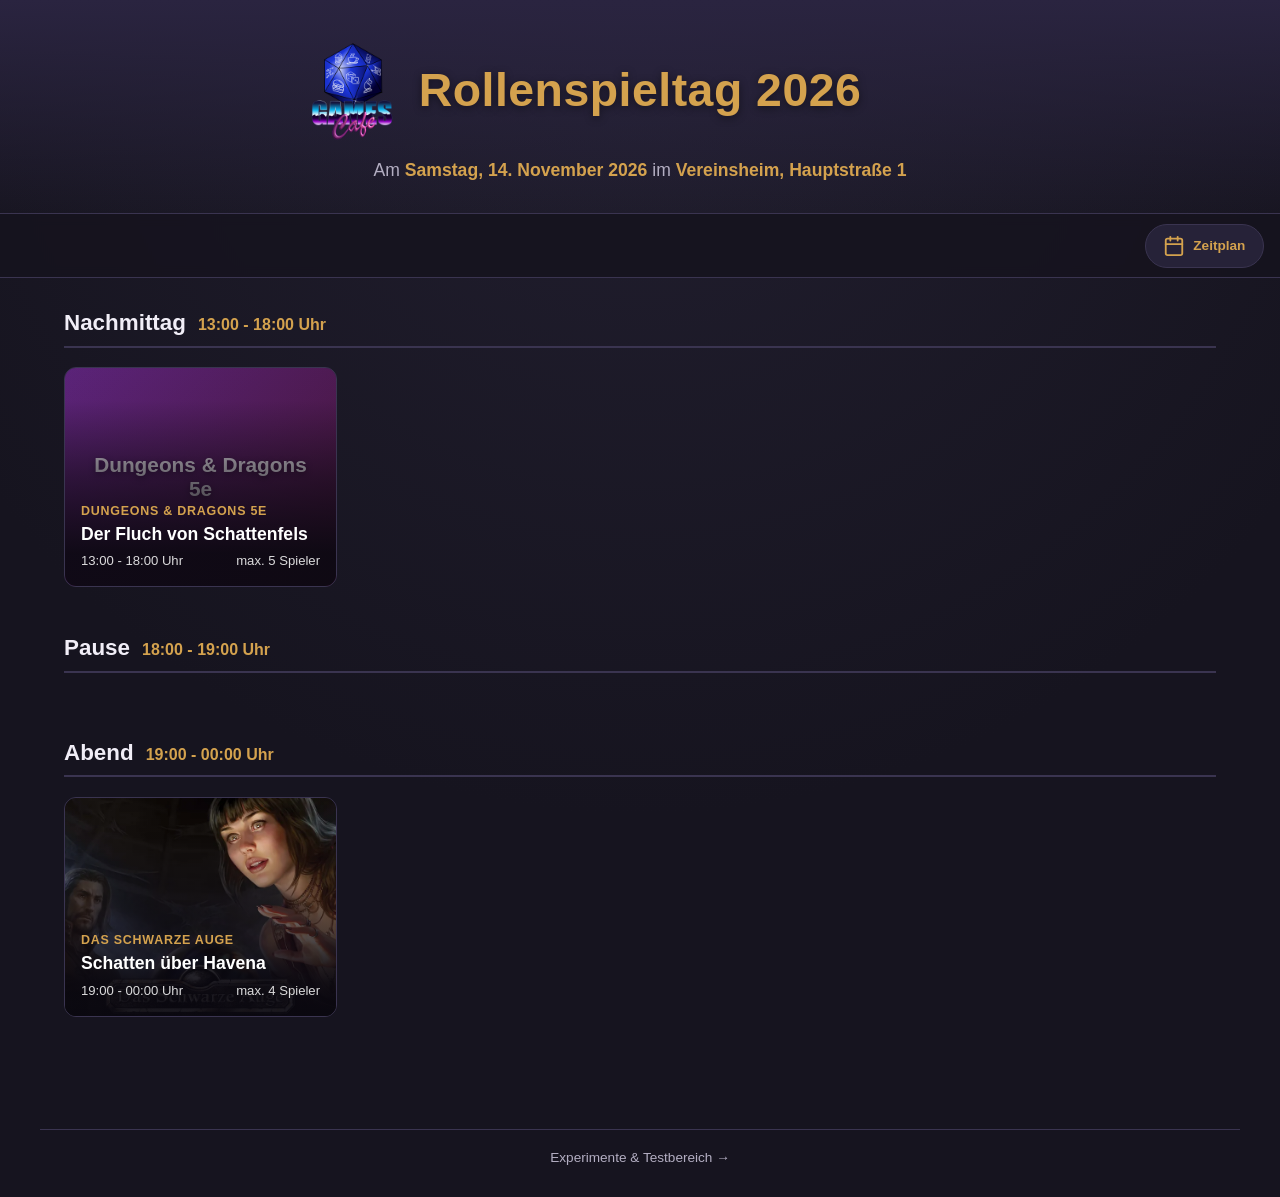
==== index.html @ e9f200cf "Footer mit Link zum neuen Testbereich (pages/experimente/) ergaenzt Co-Authored-By: Claude Sonnet 5." ====
<!DOCTYPE html>
<html lang="de">
<head>
  <meta charset="UTF-8">
  <meta name="viewport" content="width=device-width, initial-scale=1.0">
  <title>Rollenspieltag - Zeitplan</title>
  <link rel="stylesheet" href="styles/style.css?v=72">
  <link rel="stylesheet" href="styles/timeline.css?v=72">
</head>
<body>

  <!-- Verdeckt die ganze Seite, bis die Daten (Header-Infos + Angebote) geladen
       sind - damit niemand die Seite noch leer/unbefüllt zu sehen bekommt.
       Wird von script.js entfernt, sobald renderDashboard() fertig ist. -->
  <div id="loading-overlay" class="loading-overlay">
    <div class="loading-spinner" aria-hidden="true"></div>
    <p>Dashboard wird geladen …</p>
  </div>

  <header class="event-header">
    <div class="event-header-top">
      <img class="event-logo" src="Images/Default/gc_logo.png" alt="Logo des Veranstalters">
      <h1 id="event-title"> </h1>
    </div>
    <p class="event-datetime">Am <strong id="event-date"></strong> im <strong id="event-location"></strong></p>
  </header>

  <nav class="slot-nav" id="slot-nav">
    <div class="slot-nav-current-frame">
      <div class="slot-nav-current" id="slot-nav-current"></div>
    </div>
    <a class="slot-nav-view-toggle" href="pages/timeline.html" aria-label="Zeitstrahl-Ansicht (Test)" title="Zeitstrahl-Ansicht (Test)">
      <svg class="slot-nav-view-icon" viewBox="0 0 24 24" fill="none" stroke="currentColor" stroke-width="2" stroke-linecap="round" stroke-linejoin="round" aria-hidden="true">
        <rect x="3" y="4" width="18" height="18" rx="2"></rect>
        <line x1="16" y1="2" x2="16" y2="6"></line>
        <line x1="8" y1="2" x2="8" y2="6"></line>
        <line x1="3" y1="10" x2="21" y2="10"></line>
      </svg>
      <span class="slot-nav-view-label">Zeitplan</span>
    </a>
  </nav>

  <main>
    <div id="slots-container"></div>
  </main>

  <footer class="site-footer">
    <a href="pages/experimente/index.html">Experimente &amp; Testbereich &rarr;</a>
  </footer>

  <!-- Pop-up mit Abenteuer-Details -->
  <div class="modal-overlay hidden" id="modal-overlay">
    <div class="modal" role="dialog" aria-modal="true" aria-labelledby="modal-system">
      <button class="modal-close" id="modal-close" aria-label="Schließen">&times;</button>
      <div id="modal-image-slot">
        <div id="modal-image-inner"></div>
        <div class="modal-image-overlay">
          <div class="modal-header-row">
            <h2 class="modal-system" id="modal-system"></h2>
            <img class="modal-language hidden" id="modal-language" alt="Englisch">
          </div>
          <p class="modal-title" id="modal-title"></p>
        </div>
      </div>
      <div class="modal-content">
        <div class="modal-stats">
          <div class="stat" id="modal-time"></div>
          <div class="stat" id="modal-players"></div>
        </div>
        <div class="fill-bar hidden" id="modal-fill-bar"></div>
        <p class="modal-section-label">
          <span id="modal-description-label">Beschreibung:</span>
          <span class="content-warning-flag hidden" id="modal-content-warning-flag"></span>
        </p>
        <p class="modal-description" id="modal-description"></p>
        <p class="modal-gm" id="modal-gm"></p>
      </div>
    </div>
  </div>

  <script src="source/data.js?v=72"></script>
  <script src="csv-link.js"></script>
  <script src="source/sheet-loader.js?v=72"></script>
  <script src="source/image-resolver.js?v=72"></script>
  <script src="source/script.js?v=72"></script>
</body>
</html>
---- styles/style.css ----
:root {
  --bg: #16141f;
  --bg-alt: #1e1b2a;
  --card-bg: #262238;
  --card-hover: #322c47;
  --accent: #d4a24e;
  --accent-2: #7c5cff;
  --text: #f1eef7;
  --text-dim: #b3aec2;
  --border: #3a3450;
  --shadow: rgba(0, 0, 0, 0.45);
  font-family: "Segoe UI", "Trebuchet MS", Verdana, sans-serif;
}

* {
  box-sizing: border-box;
}

html {
  scroll-behavior: smooth;
  scrollbar-width: none;
  /* Fallback-Hintergrund: body wird bei offenem Pop-up per position:fixed aus
     dem Fluss genommen, wodurch html seine Höhe verlieren kann - ohne diesen
     Hintergrund würde dabei kurz das weiße Standard-Weiß durchscheinen. */
  background: var(--bg);
}

html::-webkit-scrollbar {
  display: none;
}

body {
  margin: 0;
  background: radial-gradient(circle at top, #221f30 0%, var(--bg) 60%);
  color: var(--text);
  min-height: 100vh;
}

/* Bei offenem Pop-up (openModal()/closeModal() in script.js/timeline.js)
   wird die Seite per position:fixed eingefroren, statt overflow:hidden zu
   setzen - so bleibt die reservierte Scrollbar-Breite unverändert und der
   Seiteninhalt springt beim Öffnen/Schließen nicht zur Seite. */
body.modal-open {
  position: fixed;
  left: 0;
  right: 0;
  width: 100%;
}

/* Grid statt Flex, damit die Sprungpillen unabhängig von der Breite des
   Wechsel-Piktogramms wirklich mittig stehen: äußere Spalten sind gleich
   breit (1fr/1fr), die mittlere Spalte fasst nur die Pillen selbst. */
.slot-nav {
  position: sticky;
  top: 0;
  z-index: 20;
  display: grid;
  grid-template-columns: 1fr auto 1fr;
  align-items: center;
  gap: 1rem;
  padding: 0.6rem 1rem;
  background: rgba(22, 20, 31, 0.92);
  backdrop-filter: blur(6px);
  border-bottom: 1px solid var(--border);
}

/* Zeigt Name + Zeitspanne der Session, die gerade oben im Viewport zu sehen
   ist (siehe setupNavCurrentSection() in script.js) - ersetzt die früheren
   Sprunglinks zu Nachmittag/Pause/Abend. Linksbündig und in derselben Größe
   wie die echte Überschrift in der Section (.slot-heading h2 + .slot-time).
   Liegt per position:absolute über der ganzen Navbar (statt in deren Grid) und
   bekommt dieselbe max-width/margin/padding wie <main>, damit der Text exakt
   denselben Abstand zum linken Rand hat wie die echten Section-Überschriften -
   und dadurch auch auf schmalen Bildschirmen die volle Breite (statt nur der
   engen Grid-Spalte neben dem Wechsel-Piktogramm) zur Verfügung hat, ohne
   abgeschnitten zu werden. Nimmt außerdem nicht mehr an der Navbar-Höhe teil
   (die richtet sich jetzt nur noch nach dem Piktogramm-Button). */
.slot-nav-current-frame {
  position: absolute;
  inset: 0;
  max-width: 1200px;
  margin: 0 auto;
  padding: 0 1.5rem;
  display: flex;
  align-items: center;
  pointer-events: none;
}

.slot-nav-current {
  width: 100%;
  text-align: left;
  font-size: 1.4rem;
  font-weight: 700;
  color: var(--text);
  white-space: nowrap;
  overflow: hidden;
  text-overflow: ellipsis;
}

.slot-nav-current .slot-nav-current-time {
  color: var(--accent);
  font-weight: 600;
  font-size: 1rem;
  margin-left: 0.5rem;
}

/* Großes Piktogramm zum Wechseln zwischen Kachel- und Zeitstrahl-Ansicht -
   liegt in derselben Leiste wie die Sprungnavigation, statt im Header. */
.slot-nav-view-toggle {
  grid-column: 3;
  justify-self: end;
  /* Muss über der absolut positionierten .nav-time-ruler-Kopie liegen (siehe
     timeline.css), sonst würde die zuletzt gemalt und den Button optisch
     verdecken, obwohl sie dank pointer-events:none nicht anklickbar ist. */
  position: relative;
  z-index: 1;
  display: flex;
  align-items: center;
  justify-content: center;
  gap: 0.5rem;
  flex-shrink: 0;
  height: 44px;
  padding: 0 1.1rem;
  border-radius: 999px;
  border: 1px solid var(--border);
  background: var(--card-bg);
  color: var(--accent);
  text-decoration: none;
  font-size: 0.85rem;
  font-weight: 600;
  transition: color 0.15s ease, background 0.15s ease, border-color 0.15s ease, transform 0.15s ease;
}

.slot-nav-view-toggle:hover,
.slot-nav-view-toggle:focus-visible {
  color: var(--text);
  border-color: var(--accent-2);
  background: var(--card-hover);
  transform: translateY(-2px);
  outline: none;
}

.slot-nav-view-icon {
  width: 22px;
  height: 22px;
  flex-shrink: 0;
}

.slot-nav-view-label {
  white-space: nowrap;
}

/* Auf schmalen Bildschirmen nur das Piktogramm zeigen, den Text ausblenden */
@media (max-width: 700px) {
  .slot-nav-view-label {
    display: none;
  }

  .slot-nav-view-toggle {
    padding: 0 0.85rem;
  }
}

/* Verdeckt die komplette Seite (inkl. Header/Navbar), solange loadOffers()
   noch lädt - so sieht niemand, wie Überschrift/Datum/Kacheln erst noch
   befüllt werden. Wird per JS (script.js/timeline.js) entfernt, sobald
   renderDashboard()/renderTimeline() fertig sind. */
.loading-overlay {
  position: fixed;
  inset: 0;
  z-index: 1000;
  display: flex;
  flex-direction: column;
  align-items: center;
  justify-content: center;
  gap: 1rem;
  background: var(--bg);
  color: var(--text-dim);
  font-size: 1rem;
}

.loading-overlay.hidden {
  display: none;
}

.loading-spinner {
  width: 36px;
  height: 36px;
  border: 3px solid var(--border);
  border-top-color: var(--accent);
  border-radius: 50%;
  animation: loading-spin 0.8s linear infinite;
}

@keyframes loading-spin {
  to {
    transform: rotate(360deg);
  }
}

header.event-header {
  text-align: center;
  padding: 2.5rem 1rem 2rem;
  background: linear-gradient(180deg, #2a2440 0%, transparent 100%);
  border-bottom: 1px solid var(--border);
}

/* Ein Grid mit zwei gleich breiten "Platzhalter"-Spalten links/rechts der
   Überschrift (1fr ... 1fr) statt fester Breakpoints: das Logo sitzt in der
   linken Spalte, direkt neben der (mittleren, immer echt zentrierten) Spalte
   mit der Überschrift. Weil beide äußeren Spalten dieselbe fr-Größe haben,
   bleibt die Überschrift bei JEDER Bildschirmbreite exakt mittig, ganz ohne
   Gefahr, dass Logo und Text sich bei bestimmten Zwischenbreiten überlappen
   (das war das Problem bei der vorherigen position:absolute-Lösung).
   Schriftgröße + Logogröße skalieren dazu stufenlos per clamp()+vw mit der
   Bildschirmbreite mit, statt zwischen zwei festen Werten hin- und
   herzuspringen (dadurch wirkte der Text auf mittleren Breiten arg klein). */
.event-header-top {
  display: grid;
  grid-template-columns: 1fr auto 1fr;
  align-items: center;
  column-gap: 1rem;
  margin-bottom: 0.4rem;
}

header.event-header .event-logo {
  display: block;
  grid-column: 1;
  justify-self: end;
  max-height: clamp(48px, 24px + 6vw, 120px);
  width: auto;
}

header.event-header h1 {
  grid-column: 2;
  margin: 0;
  min-width: 0;
  font-size: clamp(1.6rem, 1.1rem + 2.3vw, 2.9rem);
  letter-spacing: 0.5px;
  color: var(--accent);
  text-shadow: 0 2px 8px var(--shadow);
}

header.event-header .event-datetime {
  margin: 1.2rem 0 0;
  font-size: 1.1rem;
  color: var(--text-dim);
}

header.event-header .event-datetime strong {
  color: var(--accent);
  font-weight: 700;
}

@media (max-width: 700px) {
  header.event-header {
    padding: 1.5rem 1rem 1.2rem;
  }

  header.event-header .event-datetime {
    margin-top: 0.7rem;
    font-size: 0.95rem;
  }
}

main {
  max-width: 1200px;
  margin: 0 auto;
  padding: 2rem 1.5rem 4rem;
}

.site-footer {
  max-width: 1200px;
  margin: 0 auto;
  padding: 1.25rem 1.5rem 2rem;
  border-top: 1px solid var(--border);
  text-align: center;
  font-size: 0.85rem;
}

.site-footer a {
  color: var(--text-dim);
  text-decoration: none;
  transition: color 0.15s ease;
}

.site-footer a:hover,
.site-footer a:focus-visible {
  color: var(--accent);
  outline: none;
}

.slot-section {
  margin-bottom: 3rem;
  scroll-margin-top: 4.5rem;
}

.slot-section--empty {
  padding-bottom: 1.2rem;
}

.slot-section--empty .slot-heading {
  margin-bottom: 0;
}

.offer-card--pause {
  grid-column: 1 / -1;
}

.slot-heading {
  display: flex;
  align-items: baseline;
  gap: 0.75rem;
  margin-bottom: 1.2rem;
  border-bottom: 2px solid var(--border);
  padding-bottom: 0.6rem;
}

.slot-heading h2 {
  margin: 0;
  font-size: 1.4rem;
  color: var(--text);
}

.slot-heading .slot-time {
  color: var(--accent);
  font-weight: 600;
  font-size: 1rem;
}

.offer-grid {
  display: grid;
  grid-template-columns: repeat(auto-fill, minmax(230px, 1fr));
  gap: 1.25rem;
}

/* Karten-Layout: Titelbild/Farbverlauf füllt die ganze Karte, Text liegt darüber
   (mit dunklem Verlauf von unten für Lesbarkeit), statt Bild oben + Text darunter. */
.offer-card {
  background: var(--card-bg);
  border: 1px solid var(--border);
  border-radius: 12px;
  overflow: hidden;
  cursor: pointer;
  position: relative;
  min-height: 220px;
  transition: transform 0.15s ease, box-shadow 0.15s ease, background 0.15s ease;
  display: flex;
  flex-direction: column;
  justify-content: flex-end;
}

.offer-card:hover,
.offer-card:focus-visible {
  transform: translateY(-4px);
  box-shadow: 0 10px 24px var(--shadow);
  background: var(--card-hover);
  outline: none;
}

.offer-card .offer-image {
  position: absolute;
  inset: 0;
  width: 100%;
  height: 100%;
  object-fit: cover;
  z-index: 0;
}

.offer-card .offer-placeholder {
  position: absolute;
  inset: 0;
  width: 100%;
  height: 100%;
  display: flex;
  align-items: center;
  justify-content: center;
  text-align: center;
  padding: 1rem;
  font-weight: 700;
  font-size: 1.3rem;
  color: rgba(255, 255, 255, 0.85);
  text-shadow: 0 2px 6px rgba(0, 0, 0, 0.5);
  z-index: 0;
}

.offer-card .offer-overlay {
  position: absolute;
  inset: 0;
  z-index: 1;
  background: linear-gradient(
    to top,
    rgba(10, 8, 16, 0.92) 15%,
    rgba(10, 8, 16, 0.55) 50%,
    rgba(10, 8, 16, 0.05) 85%
  );
}

.offer-card .offer-body {
  position: relative;
  z-index: 2;
  padding: 0.9rem 1rem 1.1rem;
}

.offer-card .offer-header-row {
  display: flex;
  justify-content: space-between;
  align-items: center;
  gap: 0.5rem;
  margin: 0 0 0.3rem;
}

.offer-card .offer-system {
  font-size: 0.78rem;
  text-transform: uppercase;
  letter-spacing: 0.06em;
  color: var(--accent);
  font-weight: 600;
  overflow: hidden;
  text-overflow: ellipsis;
  white-space: nowrap;
}

.offer-card .offer-language {
  height: 14px;
  width: auto;
  flex-shrink: 0;
  border-radius: 2px;
}

.offer-card .offer-title {
  margin: 0 0 0.5rem;
  font-size: 1.1rem;
  line-height: 1.3;
  color: #fff;
}

.offer-card .offer-footer {
  display: flex;
  justify-content: space-between;
  font-size: 0.82rem;
}

.offer-card .offer-footer span {
  color: rgba(255, 255, 255, 0.85);
}

/* Auslastungsanzeige (Füllstand der Spielerplätze) */
/* Ein Segment pro Platz statt einem durchgehenden Balken - so sieht man auf
   einen Blick sowohl die grobe Auslastung (Ampelfarbe) als auch die genaue
   Anzahl freier/belegter Plätze. */
.fill-bar {
  display: flex;
  gap: 2px;
  height: 6px;
  margin-top: 0.5rem;
}

.fill-segment {
  flex: 1;
  min-width: 2px;
  height: 100%;
  border-radius: 2px;
  background: rgba(255, 255, 255, 0.08);
}

/* Ampelfarben je nach Auslastung */
.fill-segment.filled.fill-low {
  background: linear-gradient(90deg, #2ecc71, #27ae60);
}

.fill-segment.filled.fill-mid {
  background: linear-gradient(90deg, #f4d03f, #f39c12);
}

.fill-segment.filled.fill-full {
  background: linear-gradient(90deg, #e74c3c, #c0392b);
}

.hidden {
  display: none;
}

/* Auf schmalen Bildschirmen 2 Karten pro Reihe statt nur einer - Schrift/
   Innenabstand etwas kompakter, damit es bei der geringeren Kartenbreite
   noch gut lesbar bleibt. */
@media (max-width: 700px) {
  .offer-grid {
    grid-template-columns: repeat(2, 1fr);
    gap: 0.75rem;
  }

  .offer-card {
    min-height: 170px;
  }

  .offer-card .offer-body {
    padding: 0.6rem 0.7rem 0.8rem;
  }

  .offer-card .offer-system {
    font-size: 0.65rem;
  }

  .offer-card .offer-title {
    font-size: 0.9rem;
    line-height: 1.2;
  }

  .offer-card .offer-footer {
    flex-direction: column;
    align-items: flex-start;
    gap: 0.2rem;
    font-size: 0.68rem;
  }
}

/* Modal */
.modal-overlay {
  position: fixed;
  inset: 0;
  background: transparent;
  backdrop-filter: blur(8px);
  -webkit-backdrop-filter: blur(8px);
  display: flex;
  align-items: center;
  justify-content: center;
  padding: 1.5rem;
  z-index: 100;
}

.modal-overlay.hidden {
  display: none;
}

.modal {
  background: var(--bg-alt);
  border: 1px solid var(--border);
  border-radius: 14px;
  max-width: 560px;
  width: 100%;
  height: min(640px, 90vh);
  overflow: hidden;
  box-shadow: 0 20px 60px rgba(0, 0, 0, 0.6);
  position: relative;
  display: flex;
  flex-direction: column;
}

/* Bild geht fließend in den Pop-Up-Hintergrund über (Verlauf via ::after) -
   System/Titel liegen als Overlay direkt auf dem Bild, damit im Content-
   Bereich darunter Platz für die Beschreibung frei bleibt. */
.modal #modal-image-slot {
  position: relative;
  flex-shrink: 0;
  height: 230px;
}

#modal-image-inner {
  position: absolute;
  inset: 0;
}

.modal #modal-image-slot::after {
  content: "";
  position: absolute;
  left: 0;
  right: 0;
  bottom: 0;
  height: 70%;
  background: linear-gradient(180deg, transparent, var(--bg-alt) 95%);
  pointer-events: none;
}

.modal .modal-image,
.modal .modal-placeholder {
  width: 100%;
  height: 100%;
  object-fit: cover;
  display: block;
  border-radius: 14px 14px 0 0;
}

.modal .modal-placeholder {
  display: flex;
  align-items: center;
  justify-content: center;
  text-align: center;
  padding: 0.5rem;
  font-weight: 700;
  font-size: 1.4rem;
  color: #fff;
  text-shadow: 0 1px 4px rgba(0, 0, 0, 0.5);
}

.modal-image-overlay {
  position: absolute;
  left: 0;
  right: 0;
  bottom: 0;
  padding: 0 1.6rem 0.9rem;
  z-index: 1;
}

.modal-image-overlay .modal-header-row {
  display: flex;
  justify-content: space-between;
  align-items: center;
  gap: 0.75rem;
  margin: 0 0 0.15rem;
}

.modal-image-overlay .modal-system {
  margin: 0;
  color: var(--accent);
  font-size: 1.5rem;
  text-shadow: 0 2px 6px rgba(0, 0, 0, 0.85);
}

.modal-image-overlay .modal-language {
  height: 18px;
  width: auto;
  flex-shrink: 0;
  border-radius: 3px;
}

.modal-image-overlay .modal-title {
  margin: 0;
  color: var(--text);
  font-size: 1.05rem;
  font-weight: 500;
  text-shadow: 0 2px 6px rgba(0, 0, 0, 0.85);
}

.modal-close {
  position: absolute;
  top: 0.7rem;
  right: 0.8rem;
  z-index: 2;
  display: flex;
  align-items: center;
  justify-content: center;
  padding: 0;
  background: rgba(0, 0, 0, 0.4);
  border: none;
  color: #fff;
  font-size: 1.3rem;
  line-height: 1;
  width: 36px;
  height: 36px;
  border-radius: 50%;
  cursor: pointer;
}

.modal-close:hover {
  background: rgba(0, 0, 0, 0.65);
}

.modal-content {
  padding: 0.7rem 1.6rem 1.8rem;
  display: flex;
  flex-direction: column;
  flex: 1 1 auto;
  min-height: 0;
}

/* Alles außer der Beschreibung soll nie schrumpfen (Flex-Kinder dürfen das
   sonst standardmäßig) - dadurch bleiben Bild, Stats, Auslastungsbalken etc.
   bei jedem Angebot gleich groß, egal wie viel Text/Spieler dazukommen. */
.modal-content > * {
  flex-shrink: 0;
}

.modal-stats {
  display: flex;
  gap: 0.6rem;
  flex-wrap: wrap;
  margin-bottom: 0.6rem;
}

.modal-stats .stat {
  background: var(--card-bg);
  border: 1px solid var(--border);
  border-radius: 8px;
  padding: 0.5rem 0.8rem;
  font-size: 0.85rem;
}

.modal-stats .stat strong {
  display: block;
  color: var(--text);
  font-size: 0.95rem;
}

.modal-stats .stat span {
  color: var(--text-dim);
}

.modal-content #modal-fill-bar {
  margin-top: 0;
}

.modal-section-label {
  margin: 0.75rem 0 0.3rem;
  padding-top: 0.75rem;
  border-top: 1px solid var(--border);
  color: var(--text);
  font-size: 1.05rem;
  font-weight: 500;
  line-height: 1;
}

/* Kleine Markierung neben "Beschreibung:", wenn es zum Angebot eine Content
   Warning gibt - der Text selbst steht mit in der Beschreibung (siehe
   descriptionEl in openModal()), keine eigene Box/kein eigenes Element mehr. */
.content-warning-flag {
  display: inline-flex;
  align-items: center;
  gap: 0.2rem;
  margin-left: 0.4rem;
  padding: 0.1rem 0.45rem;
  border-radius: 999px;
  background: rgba(220, 38, 38, 0.14);
  border: 1px solid rgba(220, 38, 38, 0.5);
  color: #ff9494;
  font-size: 0.68rem;
  font-weight: 700;
  letter-spacing: 0.02em;
  vertical-align: middle;
}

.content-warning-flag.hidden {
  display: none;
}

.content-warning-text {
  display: block;
  margin-top: 0.4rem;
  color: #ff9494;
  background: rgba(220, 38, 38, 0.12);
  border: 1px solid rgba(220, 38, 38, 0.5);
  border-radius: 8px;
  padding: 0.6rem 0.8rem;
  line-height: 1.4;
}

.content-warning-text strong {
  font-weight: 700;
}

.modal-description {
  line-height: 1.55;
  color: var(--text);
  white-space: pre-line;
  flex: 1 1 auto;
  min-height: 0;
  overflow-y: auto;
  overflow-anchor: none;
  padding-right: 0.5rem;
  scrollbar-width: thin;
  scrollbar-color: var(--border) transparent;
}

.modal-description::-webkit-scrollbar {
  width: 6px;
}

.modal-description::-webkit-scrollbar-track {
  background: transparent;
}

.modal-description::-webkit-scrollbar-thumb {
  background: var(--border);
  border-radius: 999px;
}

.modal-description::-webkit-scrollbar-thumb:hover {
  background: var(--accent-2);
}

.modal-gm {
  margin-top: 1rem;
  font-size: 0.9rem;
  color: var(--text-dim);
}
---- styles/timeline.css ----
/* Zusätzliche Styles für die Zeitstrahl-Testansicht (timeline.html) */

.timeline-wrapper {
  padding-bottom: 1rem;
}

/* EXPERIMENT: Kopie der Stunden-Skala in der Navbar (Desktop: kompletter Tag,
   Mobile: der Zeitraum, zu dem gerade hingeswipt wurde - siehe
   renderNavTimeRuler()/updateNavRuler() in timeline.js) - liegt per
   position:absolute über der kompletten Navbar (statt im Grid). Drei Ebenen,
   damit die Prozent-Positionen der Ticks exakt zu denen im echten Lineal passen:
   .nav-time-ruler       volle Navbar-Breite (Verankerung, kein Padding)
   .nav-time-ruler-frame normaler Block mit derselben max-width/margin/padding
                         wie <main> - schrumpft hier "echt" (nicht nur prozentual)
   .nav-time-ruler-track kein eigenes Padding, wird dadurch exakt so breit wie
                         <main>s Innenbereich (= Breite des echten Lineals) und
                         ist selbst die Bezugsgröße für die Tick-Prozente.
   pointer-events:none, damit das Wechsel-Piktogramm (Grid-Spalte 3, malt sich
   im DOM danach automatisch darüber) weiterhin klickbar bleibt. */
.nav-time-ruler {
  position: absolute;
  inset: 0;
  pointer-events: none;
}

.nav-time-ruler-frame {
  height: 100%;
  max-width: 1200px;
  margin: 0 auto;
  padding: 0 1.5rem;
}

.nav-time-ruler-track {
  position: relative;
  height: 100%;
}

.nav-time-ruler-track .timeline-tick {
  top: 50%;
  transform: translate(-50%, -50%);
}

.nav-time-ruler-track .timeline-tick--first {
  transform: translateY(-50%);
}

.nav-time-ruler-track .timeline-tick--last {
  transform: translate(-100%, -50%);
}

/* Name + Zeitspanne des Zeitraums (z.B. "Nachmittag  13:00 - 18:00 Uhr") über
   den Stunden-Ticks in der Navbar - nur auf Mobile (siehe updateNavRuler() in
   timeline.js), auf Desktop gibt es keinen einzelnen "aktiven" Zeitraum. */
.nav-slot-heading {
  display: none;
}

.nav-slot-heading .nav-slot-time {
  color: var(--accent);
  font-weight: 600;
  margin-left: 0.4rem;
}

/* Dezenter, einzeiliger Swipe-Hinweis zwischen Überschrift und Stunden-Ticks -
   nur Text, keine Icons, damit die Navbar dadurch nicht zu hoch/massiv wird. */
.nav-slot-hint {
  display: none;
}

@media (max-width: 700px) {
  /* Etwas mehr Luft über der Überschrift, plus Platz für Überschrift +
     Swipe-Hinweis + Stunden-Ticks untereinander - bewusst kompakt gehalten,
     damit die Navbar nicht zu hoch/massiv wirkt. Nur auf der Zeitstrahl-Seite
     (dort steht #nav-time-ruler in der Navbar) - style.css/timeline.css werden
     auf beiden Seiten geladen, die Kachel-Ansicht braucht diese Extra-Höhe nicht. */
  .slot-nav:has(#nav-time-ruler) {
    min-height: 100px;
  }

  .nav-time-ruler-frame {
    display: flex;
    flex-direction: column;
    justify-content: flex-start;
    gap: 0.35rem;
    padding-top: 1rem;
    padding-bottom: 0.5rem;
  }

  /* Wechsel-Piktogramm vertikal mittig zwischen Oberkante der Navbar und der
     Stunden-Skala (nicht über die gesamte Navbar-Höhe inkl. Skala zentriert).
     Der Selektor greift nur auf dieser Seite (hier steht #nav-time-ruler
     direkt davor), die Kachel-Ansicht bleibt unberührt. */
  #nav-time-ruler + .slot-nav-view-toggle {
    align-self: start;
    margin-top: 5px;
  }

  .nav-slot-heading {
    display: block;
    font-size: 1.4rem;
    font-weight: 700;
    color: var(--text);
    white-space: nowrap;
    overflow: hidden;
    text-overflow: ellipsis;
  }

  .nav-slot-heading .nav-slot-time {
    font-size: 1rem;
  }

  .nav-slot-hint {
    display: block;
    font-size: 0.7rem;
    font-weight: 600;
    color: var(--text-dim);
    white-space: nowrap;
    overflow: hidden;
    text-overflow: ellipsis;
  }

  .nav-time-ruler-track {
    flex: 0 0 1rem;
    height: 1rem;
  }

  .nav-time-ruler-track .timeline-tick {
    font-size: 0.68rem;
  }
}

/* Schließt die Standard-Lücke von main (padding-top: 2rem aus style.css),
   damit die Zeitleiste direkt am Header andockt statt mit sichtbarem
   Zwischenraum darüber zu schweben. Nur Desktop: dort ist die Zeitleiste das
   erste Element im Container - auf Mobile ist es die "Nachmittag"-Überschrift,
   die den normalen Abstand zum Header behalten soll. */
@media (min-width: 701px) {
  #timeline-container {
    margin-top: -2rem;
  }
}

.timeline-ruler {
  position: sticky;
  top: 0;
  z-index: 5;
  height: 68px;
  margin-bottom: 0;
}

/* Bleed über die Zeitstrahl-Breite hinaus, damit die äußersten Gitterlinien
   beim Scrollen sauber darunter verschwinden. Nur ±16px, weil das auf Mobile
   sicher innerhalb des Innenabstands von main (1.5rem) bleibt - ragt der Bleed
   über die eigentliche .timeline-slot-section hinaus, wird die Section durch
   die CSS-Overflow-Kopplung (overflow-y:auto erzwingt overflow-x:auto/hidden)
   selbst horizontal "scrollbar", was den Slot-Wechsel-Swipe kaputt macht.
   Eigenes Element statt breiterer .timeline-ruler, damit die Prozent-Positionen
   der Uhrzeiten unverändert bleiben. */
.timeline-ruler::before {
  content: "";
  position: absolute;
  top: 0;
  bottom: 0;
  left: 0;
  right: 0;
  backdrop-filter: blur(8px);
  -webkit-backdrop-filter: blur(8px);
  background: linear-gradient(to bottom, rgba(22, 20, 31, 0.8) 0%, rgba(22, 20, 31, 0.4) 45%, transparent 100%);
  mask-image: linear-gradient(to bottom, black 45%, transparent 100%);
  -webkit-mask-image: linear-gradient(to bottom, black 45%, transparent 100%);
}

/* Desktop: durchgehender Zeitstrahl ohne verschachtelte Scroll-Container -
   dort kann der Bleed sicher bis zum echten Bildschirmrand reichen (siehe
   Begründung weiter oben bei .timeline-ruler::before). */
@media (min-width: 701px) {
  .timeline-ruler::before {
    left: 50%;
    right: auto;
    width: 100vw;
    transform: translateX(-50%);
  }
}

.timeline-tick {
  position: absolute;
  top: 1rem;
  transform: translateX(-50%);
  font-size: 0.85rem;
  font-weight: 700;
  color: var(--text);
  white-space: nowrap;
}

.timeline-tick--first {
  transform: translateX(0);
}

.timeline-tick--last {
  transform: translateX(-100%);
}

.timeline-track {
  position: relative;
}

.timeline-gridline {
  position: absolute;
  top: 0;
  bottom: 0;
  width: 1px;
  background: var(--border);
}

.timeline-break {
  position: absolute;
  top: 0;
  bottom: 0;
  background: repeating-linear-gradient(
    45deg,
    rgba(255, 255, 255, 0.035),
    rgba(255, 255, 255, 0.035) 8px,
    transparent 8px,
    transparent 16px
  );
  display: flex;
  align-items: center;
  justify-content: center;
}

.timeline-break span {
  color: var(--text-dim);
  font-size: 0.72rem;
  text-transform: uppercase;
  letter-spacing: 0.08em;
}

.timeline-bar {
  position: absolute;
  border-radius: 8px;
  color: #fff;
  cursor: pointer;
  overflow: hidden;
  box-shadow: 0 4px 12px var(--shadow);
  border: 1px solid rgba(255, 255, 255, 0.15);
  transition: transform 0.15s ease, box-shadow 0.15s ease;
}

.timeline-bar:hover,
.timeline-bar:focus-visible {
  transform: translateY(-2px);
  box-shadow: 0 8px 20px var(--shadow);
  outline: none;
}

/* Titelbild/Farbverlauf füllt den ganzen Balken, Text liegt (mit Verlauf für
   Lesbarkeit) darüber - gleiches Prinzip wie bei den Karten im Dashboard. */
.timeline-bar .offer-image,
.timeline-bar .offer-placeholder {
  position: absolute;
  inset: 0;
  width: 100%;
  height: 100%;
  object-fit: cover;
  z-index: 0;
}

.timeline-bar .offer-placeholder {
  display: flex;
  align-items: center;
  justify-content: center;
  text-align: center;
  padding: 0.4rem;
  font-weight: 700;
  font-size: 0.95rem;
  color: rgba(255, 255, 255, 0.85);
  text-shadow: 0 2px 6px rgba(0, 0, 0, 0.5);
}

.timeline-bar .offer-overlay {
  position: absolute;
  inset: 0;
  z-index: 1;
  background: linear-gradient(
    to top,
    rgba(10, 8, 16, 0.9) 20%,
    rgba(10, 8, 16, 0.45) 60%,
    rgba(10, 8, 16, 0.05) 100%
  );
}

.timeline-bar-body {
  position: relative;
  z-index: 2;
  height: 100%;
  padding: 0.5rem 0.7rem;
  display: flex;
  flex-direction: column;
  justify-content: flex-end;
}

.timeline-bar-header-row {
  display: flex;
  justify-content: space-between;
  align-items: center;
  gap: 0.4rem;
}

.timeline-bar-system {
  font-size: 0.66rem;
  text-transform: uppercase;
  letter-spacing: 0.05em;
  opacity: 0.85;
  overflow: hidden;
  text-overflow: ellipsis;
  white-space: nowrap;
}

.timeline-bar-language {
  height: 12px;
  width: auto;
  flex-shrink: 0;
  border-radius: 2px;
}

.timeline-bar-title {
  font-weight: 700;
  font-size: 0.88rem;
  line-height: 1.2;
  margin: 0.15rem 0;
  overflow: hidden;
  display: -webkit-box;
  -webkit-box-orient: vertical;
  -webkit-line-clamp: 2;
}

/* Mobile: pro Slot (Nachmittag/Pause/Abend) ein eigener Mini-Zeitstrahl. Alle
   Slots liegen nebeneinander in einem horizontal scrollbaren Streifen mit
   Scroll-Snap - swipen statt zusammenquetschen, siehe renderTimelineBySlot()
   in timeline.js.
   .slot-heading kommt bereits aus style.css (gleiche Optik wie in der
   Kachel-Ansicht).
   Vertikal scrollt hier bewusst die ganze Seite (kein eigener Scroll-Container
   pro Section) - die sticky .timeline-ruler bleibt dadurch auf Mobile nicht
   oben fixiert, das ist der bewusste Trade-off für normales Scroll-Verhalten.
   zusammenquetschen. */
.timeline-slot-scroller {
  display: flex;
  align-items: flex-start;
  overflow-x: auto;
  scroll-snap-type: x mandatory;
  -webkit-overflow-scrolling: touch;
}

.timeline-slot-section {
  flex: 0 0 100%;
  scroll-snap-align: start;
  overflow: hidden;
}

@media (max-width: 700px) {
  .timeline-tick {
    font-size: 0.7rem;
  }
}
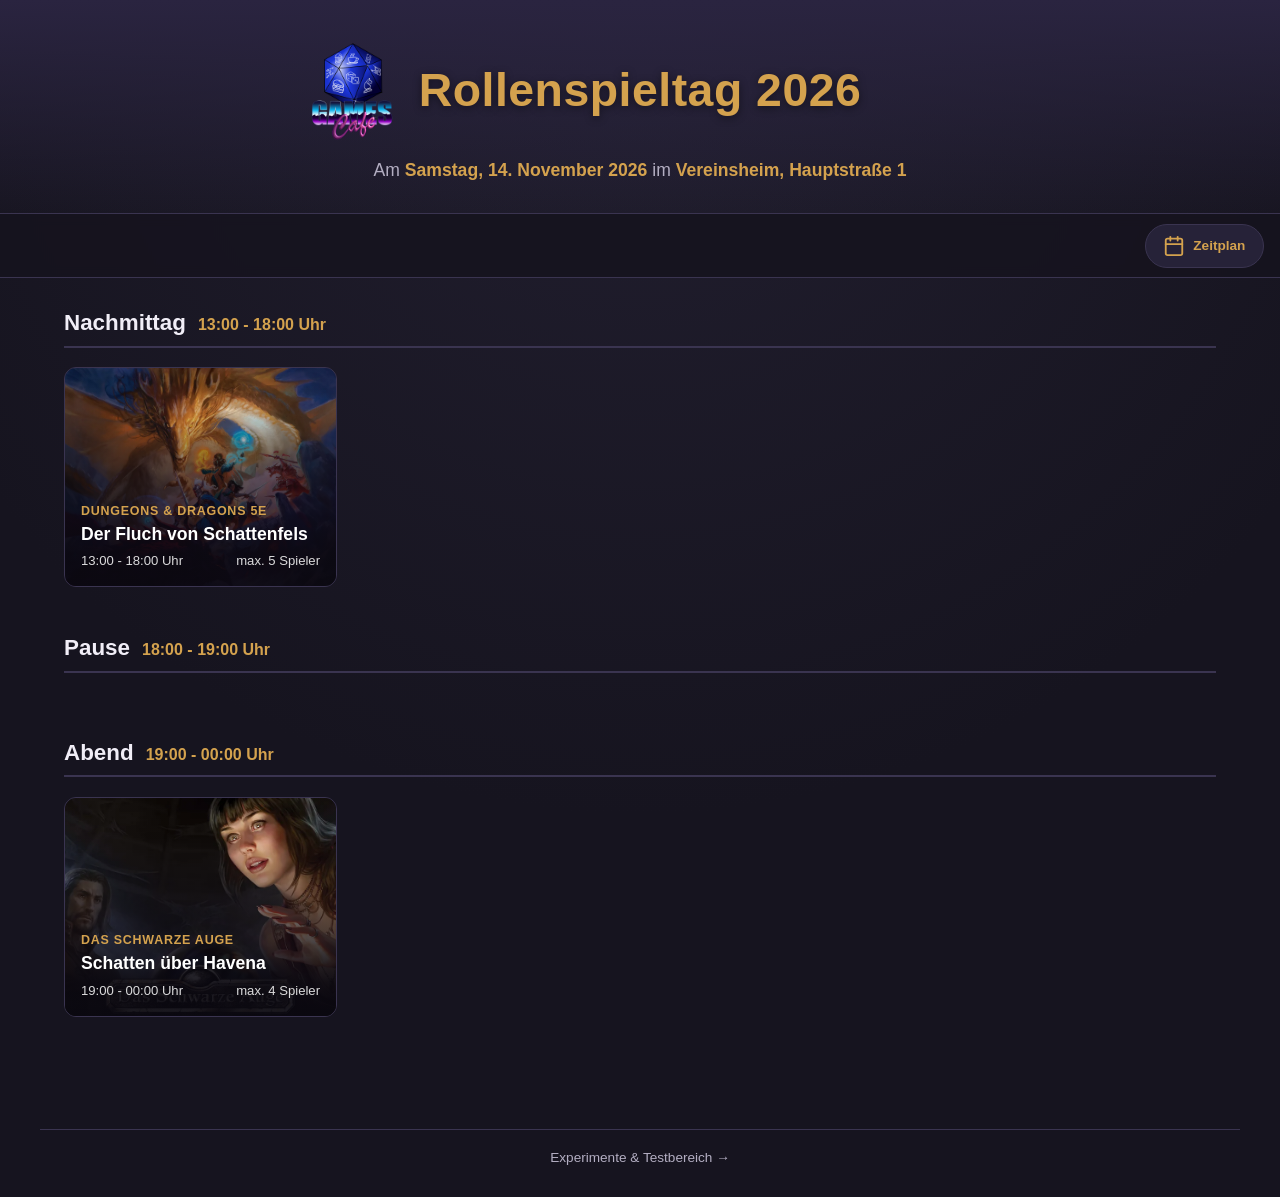
==== commit 22076622: "Sheet-Loader: Uhrzeiten wie '18' normalisieren (Slot-Zuordnung), Content Warning/Warnings akzeptiere" ====
--- a/index.html
+++ b/index.html
@@ -4,8 +4,8 @@
   <meta charset="UTF-8">
   <meta name="viewport" content="width=device-width, initial-scale=1.0">
   <title>Rollenspieltag - Zeitplan</title>
-  <link rel="stylesheet" href="styles/style.css?v=72">
-  <link rel="stylesheet" href="styles/timeline.css?v=72">
+  <link rel="stylesheet" href="styles/style.css?v=80">
+  <link rel="stylesheet" href="styles/timeline.css?v=80">
 </head>
 <body>
 
@@ -78,10 +78,10 @@
     </div>
   </div>
 
-  <script src="source/data.js?v=72"></script>
+  <script src="source/data.js?v=80"></script>
   <script src="csv-link.js"></script>
-  <script src="source/sheet-loader.js?v=72"></script>
-  <script src="source/image-resolver.js?v=72"></script>
-  <script src="source/script.js?v=72"></script>
+  <script src="source/sheet-loader.js?v=80"></script>
+  <script src="source/image-resolver.js?v=80"></script>
+  <script src="source/script.js?v=80"></script>
 </body>
 </html>
--- a/styles/style.css
+++ b/styles/style.css
@@ -384,6 +384,17 @@
   z-index: 0;
 }
 
+/* Logo im Platzhalter (siehe placeholderLogoMarkup() in image-resolver.js) */
+.placeholder-logo {
+  width: auto;
+  height: auto;
+  max-width: 36%;
+  max-height: 55%;
+  opacity: 0.3;
+  pointer-events: none;
+  user-select: none;
+}
+
 .offer-card .offer-overlay {
   position: absolute;
   inset: 0;
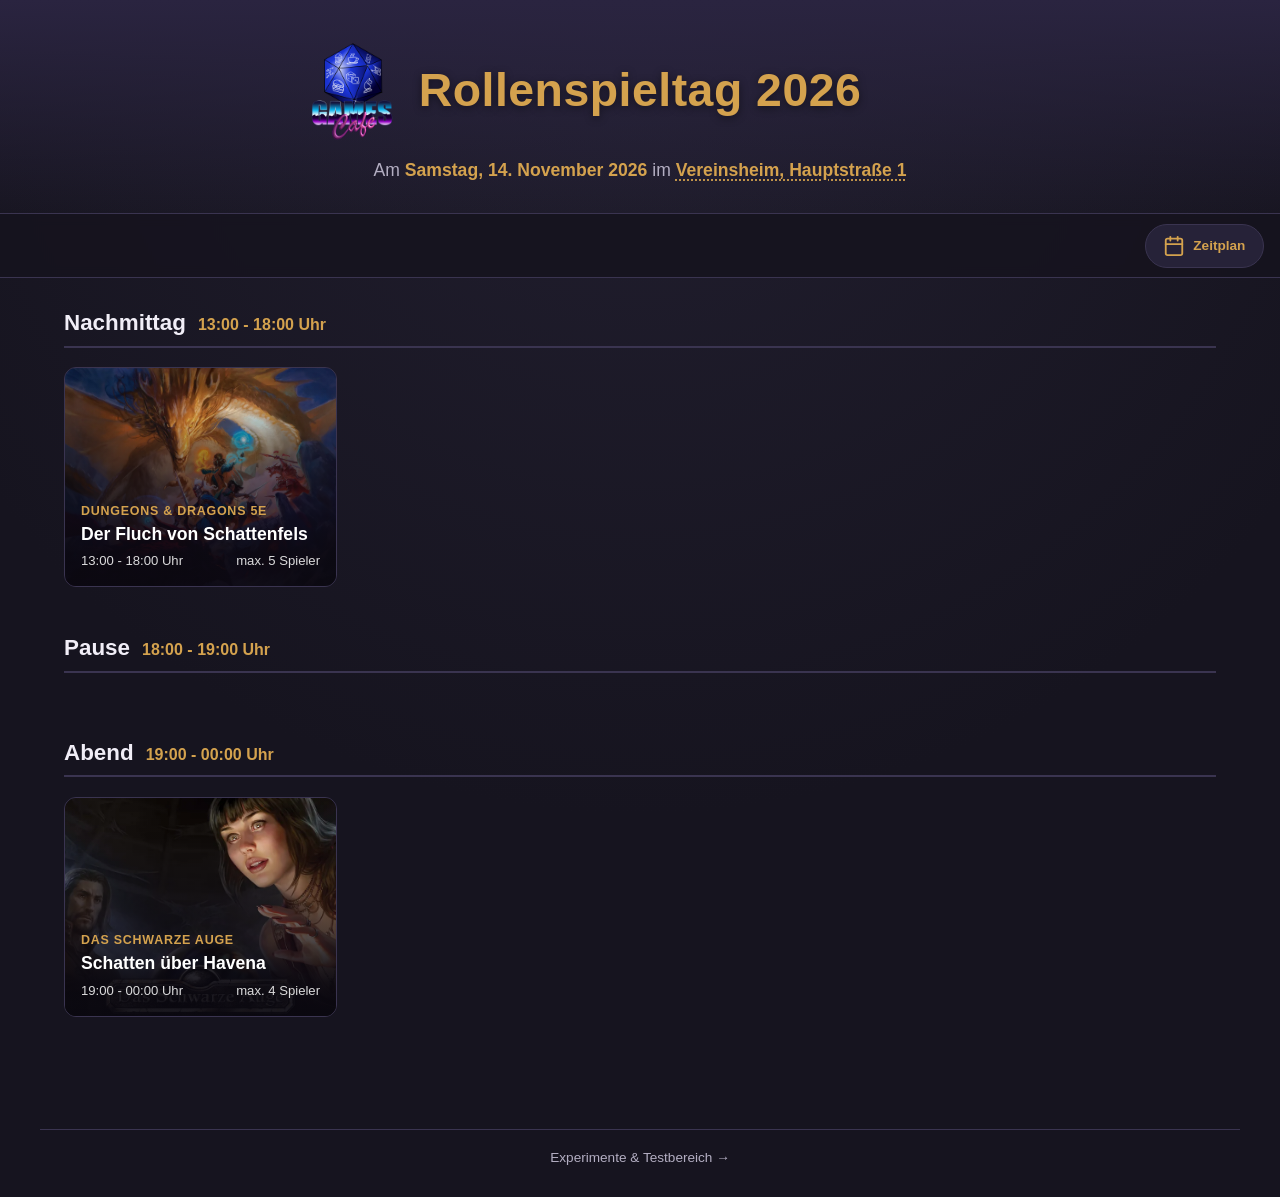
==== commit 4ad5355f: "Ort im Seitenkopf als Google-Maps-Link, HTML-Kommentare, unnoetiges timeline.css aus Kachelseiten en" ====
--- a/index.html
+++ b/index.html
@@ -4,14 +4,18 @@
   <meta charset="UTF-8">
   <meta name="viewport" content="width=device-width, initial-scale=1.0">
   <title>Rollenspieltag - Zeitplan</title>
-  <link rel="stylesheet" href="styles/style.css?v=80">
-  <link rel="stylesheet" href="styles/timeline.css?v=80">
+  <!-- Das "?v=NN" hinter den Dateinamen ist ein Cache-Buster: Nach Änderungen an
+       CSS/JS die Zahl in ALLEN HTML-Dateien erhöhen, sonst zeigen Browser (v.a.
+       auf dem Handy und bei GitHub Pages) weiter die alte Version. -->
+  <link rel="stylesheet" href="styles/style.css?v=84">
 </head>
 <body>
 
-  <!-- Verdeckt die ganze Seite, bis die Daten (Header-Infos + Angebote) geladen
-       sind - damit niemand die Seite noch leer/unbefüllt zu sehen bekommt.
-       Wird von script.js entfernt, sobald renderDashboard() fertig ist. -->
+  <!-- Kachelansicht. Aufbau: Ladescreen, Seitenkopf, Navbar, Inhalt (von script.js
+       befüllt), Footer, Info-Pop-up. -->
+
+  <!-- Ladescreen: verdeckt die Seite, bis die Daten geladen sind (blendet initPage() in
+       shared.js aus). -->
   <div id="loading-overlay" class="loading-overlay">
     <div class="loading-spinner" aria-hidden="true"></div>
     <p>Dashboard wird geladen …</p>
@@ -25,6 +29,8 @@
     <p class="event-datetime">Am <strong id="event-date"></strong> im <strong id="event-location"></strong></p>
   </header>
 
+  <!-- Navbar: links der aktuell sichtbare Abschnitt (per Scroll), rechts der Button zur
+       Zeitstrahl-Ansicht -->
   <nav class="slot-nav" id="slot-nav">
     <div class="slot-nav-current-frame">
       <div class="slot-nav-current" id="slot-nav-current"></div>
@@ -48,7 +54,9 @@
     <a href="pages/experimente/index.html">Experimente &amp; Testbereich &rarr;</a>
   </footer>
 
-  <!-- Pop-up mit Abenteuer-Details -->
+  <!-- Info-Pop-up (wird von openModal() in shared.js befüllt). Dieselbe Markup-Struktur
+       steht auch in pages/timeline.html und den Experiment-Seiten - Änderungen am
+       Aufbau dort mitmachen. -->
   <div class="modal-overlay hidden" id="modal-overlay">
     <div class="modal" role="dialog" aria-modal="true" aria-labelledby="modal-system">
       <button class="modal-close" id="modal-close" aria-label="Schließen">&times;</button>
@@ -78,10 +86,15 @@
     </div>
   </div>
 
-  <script src="source/data.js?v=80"></script>
+  <!-- Reihenfolge ist wichtig, jede Datei baut auf den vorigen auf:
+       data.js (Grunddaten) -> csv-link.js (Sheet-Link) -> sheet-loader.js (lädt das
+       Sheet) -> image-resolver.js (Bilder) -> shared.js (Pop-up, Hilfsfunktionen)
+       -> script.js (diese Seite). -->
+  <script src="source/data.js?v=84"></script>
   <script src="csv-link.js"></script>
-  <script src="source/sheet-loader.js?v=80"></script>
-  <script src="source/image-resolver.js?v=80"></script>
-  <script src="source/script.js?v=80"></script>
+  <script src="source/sheet-loader.js?v=84"></script>
+  <script src="source/image-resolver.js?v=84"></script>
+  <script src="source/shared.js?v=84"></script>
+  <script src="source/script.js?v=84"></script>
 </body>
 </html>
--- a/styles/style.css
+++ b/styles/style.css
@@ -1,12 +1,33 @@
+/*
+  ============================================================
+  style.css - Grundstil aller Seiten
+  ============================================================
+  Aufbau dieser Datei:
+    1. Farben, Schrift, Grundeinstellungen
+    2. Navbar (oben, bleibt beim Scrollen stehen)
+    3. Ladescreen
+    4. Seitenkopf und Footer
+    5. Zeitslots und Angebotskarten
+    6. Auslastungsbalken
+    7. Info-Pop-up
+    8. Hilfsklasse .hidden (muss zuletzt stehen)
+
+  Die Zeitstrahl-Ansicht ergänzt das in timeline.css, die Experimente in
+  experimente.css und styles/experimente/. Farben nur über die Variablen unten
+  ändern - fast alles andere greift darauf zurück.
+*/
+
+/* ---------- 1. Farben, Schrift, Grundeinstellungen ---------- */
+
 :root {
-  --bg: #16141f;
-  --bg-alt: #1e1b2a;
-  --card-bg: #262238;
-  --card-hover: #322c47;
-  --accent: #d4a24e;
-  --accent-2: #7c5cff;
+  --bg: #16141f;          /* Seitenhintergrund */
+  --bg-alt: #1e1b2a;      /* Pop-up-Hintergrund */
+  --card-bg: #262238;     /* Karten, Kästchen */
+  --card-hover: #322c47;  /* Karten beim Darüberfahren */
+  --accent: #d4a24e;      /* Hauptakzent (Überschriften, Zeiten) */
+  --accent-2: #7c5cff;    /* zweiter Akzent (Hover-Rahmen) */
   --text: #f1eef7;
-  --text-dim: #b3aec2;
+  --text-dim: #b3aec2;    /* gedämpfter Text */
   --border: #3a3450;
   --shadow: rgba(0, 0, 0, 0.45);
   font-family: "Segoe UI", "Trebuchet MS", Verdana, sans-serif;
@@ -36,10 +57,9 @@
   min-height: 100vh;
 }
 
-/* Bei offenem Pop-up (openModal()/closeModal() in script.js/timeline.js)
-   wird die Seite per position:fixed eingefroren, statt overflow:hidden zu
-   setzen - so bleibt die reservierte Scrollbar-Breite unverändert und der
-   Seiteninhalt springt beim Öffnen/Schließen nicht zur Seite. */
+/* Bei offenem Pop-up (openModal()/closeModal() in shared.js) wird die Seite per
+   position:fixed eingefroren statt per overflow:hidden - so ändert sich die
+   Scrollbar-Breite nicht und der Inhalt springt nicht zur Seite. */
 body.modal-open {
   position: fixed;
   left: 0;
@@ -47,9 +67,10 @@
   width: 100%;
 }
 
-/* Grid statt Flex, damit die Sprungpillen unabhängig von der Breite des
-   Wechsel-Piktogramms wirklich mittig stehen: äußere Spalten sind gleich
-   breit (1fr/1fr), die mittlere Spalte fasst nur die Pillen selbst. */
+/* ---------- 2. Navbar ---------- */
+
+/* Dreispaltiges Grid (1fr auto 1fr): Links steht der aktuelle Abschnitt, rechts
+   der Button zum Ansichtswechsel. Die Höhe richtet sich nach dem Button. */
 .slot-nav {
   position: sticky;
   top: 0;
@@ -64,17 +85,12 @@
   border-bottom: 1px solid var(--border);
 }
 
-/* Zeigt Name + Zeitspanne der Session, die gerade oben im Viewport zu sehen
-   ist (siehe setupNavCurrentSection() in script.js) - ersetzt die früheren
-   Sprunglinks zu Nachmittag/Pause/Abend. Linksbündig und in derselben Größe
-   wie die echte Überschrift in der Section (.slot-heading h2 + .slot-time).
-   Liegt per position:absolute über der ganzen Navbar (statt in deren Grid) und
-   bekommt dieselbe max-width/margin/padding wie <main>, damit der Text exakt
-   denselben Abstand zum linken Rand hat wie die echten Section-Überschriften -
-   und dadurch auch auf schmalen Bildschirmen die volle Breite (statt nur der
-   engen Grid-Spalte neben dem Wechsel-Piktogramm) zur Verfügung hat, ohne
-   abgeschnitten zu werden. Nimmt außerdem nicht mehr an der Navbar-Höhe teil
-   (die richtet sich jetzt nur noch nach dem Piktogramm-Button). */
+/* Name + Zeitspanne des Abschnitts, der gerade oben im Fenster steht (befüllt
+   von setupNavCurrentSection() in script.js). Gleiche Größe wie die echte
+   Überschrift (.slot-heading). Liegt absolut über der ganzen Navbar und hat
+   dieselbe max-width/margin/padding wie <main>: so fluchtet der Text links
+   exakt mit den Überschriften und hat auch auf schmalen Bildschirmen die volle
+   Breite, statt in der engen Grid-Spalte neben dem Button abgeschnitten zu werden. */
 .slot-nav-current-frame {
   position: absolute;
   inset: 0;
@@ -104,14 +120,12 @@
   margin-left: 0.5rem;
 }
 
-/* Großes Piktogramm zum Wechseln zwischen Kachel- und Zeitstrahl-Ansicht -
-   liegt in derselben Leiste wie die Sprungnavigation, statt im Header. */
+/* Button zum Wechseln zwischen Kachel- und Zeitstrahl-Ansicht (rechts in der Navbar) */
 .slot-nav-view-toggle {
   grid-column: 3;
   justify-self: end;
-  /* Muss über der absolut positionierten .nav-time-ruler-Kopie liegen (siehe
-     timeline.css), sonst würde die zuletzt gemalt und den Button optisch
-     verdecken, obwohl sie dank pointer-events:none nicht anklickbar ist. */
+  /* Muss über dem absolut positionierten Abschnittstext / der Stunden-Skala
+     (siehe timeline.css) liegen, sonst würde er optisch verdeckt. */
   position: relative;
   z-index: 1;
   display: flex;
@@ -161,10 +175,11 @@
   }
 }
 
-/* Verdeckt die komplette Seite (inkl. Header/Navbar), solange loadOffers()
-   noch lädt - so sieht niemand, wie Überschrift/Datum/Kacheln erst noch
-   befüllt werden. Wird per JS (script.js/timeline.js) entfernt, sobald
-   renderDashboard()/renderTimeline() fertig sind. */
+/* ---------- 3. Ladescreen ---------- */
+
+/* Verdeckt die ganze Seite, solange die Angebote noch laden - so sieht niemand,
+   wie Überschrift und Kacheln erst nachträglich befüllt werden. initPage() in
+   shared.js blendet ihn aus (.hidden), sobald die Seite aufgebaut ist. */
 .loading-overlay {
   position: fixed;
   inset: 0;
@@ -177,10 +192,6 @@
   background: var(--bg);
   color: var(--text-dim);
   font-size: 1rem;
-}
-
-.loading-overlay.hidden {
-  display: none;
 }
 
 .loading-spinner {
@@ -198,6 +209,8 @@
   }
 }
 
+/* ---------- 4. Seitenkopf und Footer ---------- */
+
 header.event-header {
   text-align: center;
   padding: 2.5rem 1rem 2rem;
@@ -205,16 +218,11 @@
   border-bottom: 1px solid var(--border);
 }
 
-/* Ein Grid mit zwei gleich breiten "Platzhalter"-Spalten links/rechts der
-   Überschrift (1fr ... 1fr) statt fester Breakpoints: das Logo sitzt in der
-   linken Spalte, direkt neben der (mittleren, immer echt zentrierten) Spalte
-   mit der Überschrift. Weil beide äußeren Spalten dieselbe fr-Größe haben,
-   bleibt die Überschrift bei JEDER Bildschirmbreite exakt mittig, ganz ohne
-   Gefahr, dass Logo und Text sich bei bestimmten Zwischenbreiten überlappen
-   (das war das Problem bei der vorherigen position:absolute-Lösung).
-   Schriftgröße + Logogröße skalieren dazu stufenlos per clamp()+vw mit der
-   Bildschirmbreite mit, statt zwischen zwei festen Werten hin- und
-   herzuspringen (dadurch wirkte der Text auf mittleren Breiten arg klein). */
+/* Logo und Überschrift in einem Grid mit zwei gleich breiten äußeren Spalten
+   (1fr auto 1fr): Das Logo sitzt in der linken Spalte, die Überschrift bleibt in
+   der mittleren Spalte bei jeder Bildschirmbreite exakt zentriert und kann sich
+   nie mit dem Logo überlappen. Schrift- und Logogröße skalieren stufenlos per
+   clamp() mit der Fensterbreite. */
 .event-header-top {
   display: grid;
   grid-template-columns: 1fr auto 1fr;
@@ -252,6 +260,19 @@
   font-weight: 700;
 }
 
+/* Der Ort ist ein Link zu Google Maps: gleiche Farbe wie der Text, nur dezent
+   unterstrichen, beim Darüberfahren durchgezogen. */
+header.event-header .event-datetime a {
+  color: inherit;
+  text-decoration: underline dotted;
+  text-underline-offset: 4px;
+}
+
+header.event-header .event-datetime a:hover,
+header.event-header .event-datetime a:focus-visible {
+  text-decoration-style: solid;
+}
+
 @media (max-width: 700px) {
   header.event-header {
     padding: 1.5rem 1rem 1.2rem;
@@ -289,6 +310,8 @@
   color: var(--accent);
   outline: none;
 }
+
+/* ---------- 5. Zeitslots und Angebotskarten ---------- */
 
 .slot-section {
   margin-bottom: 3rem;
@@ -367,6 +390,7 @@
   z-index: 0;
 }
 
+/* Platzhalter, wenn es kein Bild gibt: Farbverlauf (inline gesetzt) mit Logo */
 .offer-card .offer-placeholder {
   position: absolute;
   inset: 0;
@@ -375,12 +399,6 @@
   display: flex;
   align-items: center;
   justify-content: center;
-  text-align: center;
-  padding: 1rem;
-  font-weight: 700;
-  font-size: 1.3rem;
-  color: rgba(255, 255, 255, 0.85);
-  text-shadow: 0 2px 6px rgba(0, 0, 0, 0.5);
   z-index: 0;
 }
 
@@ -456,10 +474,11 @@
   color: rgba(255, 255, 255, 0.85);
 }
 
-/* Auslastungsanzeige (Füllstand der Spielerplätze) */
-/* Ein Segment pro Platz statt einem durchgehenden Balken - so sieht man auf
-   einen Blick sowohl die grobe Auslastung (Ampelfarbe) als auch die genaue
-   Anzahl freier/belegter Plätze. */
+/* ---------- 6. Auslastungsbalken ---------- */
+
+/* Ein Segment pro Spielerplatz statt eines durchgehenden Balkens: so sieht man
+   auf einen Blick die grobe Auslastung (Ampelfarbe) und die genaue Anzahl
+   freier/belegter Plätze (siehe buildFillSegments() in shared.js). */
 .fill-bar {
   display: flex;
   gap: 2px;
@@ -488,13 +507,8 @@
   background: linear-gradient(90deg, #e74c3c, #c0392b);
 }
 
-.hidden {
-  display: none;
-}
-
-/* Auf schmalen Bildschirmen 2 Karten pro Reihe statt nur einer - Schrift/
-   Innenabstand etwas kompakter, damit es bei der geringeren Kartenbreite
-   noch gut lesbar bleibt. */
+/* Handy: 2 Karten pro Reihe statt mehrerer, Schrift und Innenabstand etwas
+   kompakter, damit alles bei der geringeren Kartenbreite lesbar bleibt. */
 @media (max-width: 700px) {
   .offer-grid {
     grid-template-columns: repeat(2, 1fr);
@@ -526,7 +540,9 @@
   }
 }
 
-/* Modal */
+/* ---------- 7. Info-Pop-up ---------- */
+
+/* Der Hintergrund hinter dem Pop-up wird nur unscharf (kein Abdunkeln). */
 .modal-overlay {
   position: fixed;
   inset: 0;
@@ -540,10 +556,8 @@
   z-index: 100;
 }
 
-.modal-overlay.hidden {
-  display: none;
-}
-
+/* Feste Höhe: Bild, Kennzahlen und Balken bleiben stehen, nur die Beschreibung
+   (.modal-description) scrollt. */
 .modal {
   background: var(--bg-alt);
   border: 1px solid var(--border);
@@ -558,9 +572,9 @@
   flex-direction: column;
 }
 
-/* Bild geht fließend in den Pop-Up-Hintergrund über (Verlauf via ::after) -
-   System/Titel liegen als Overlay direkt auf dem Bild, damit im Content-
-   Bereich darunter Platz für die Beschreibung frei bleibt. */
+/* Bildbereich: Das Bild geht per Verlauf (::after) fließend in den Pop-up-
+   Hintergrund über, System und Titel liegen als Overlay direkt darauf - so
+   bleibt darunter mehr Platz für die Beschreibung. */
 .modal #modal-image-slot {
   position: relative;
   flex-shrink: 0;
@@ -592,16 +606,11 @@
   border-radius: 14px 14px 0 0;
 }
 
+/* Platzhalter ohne Bild: Logo mittig auf dem Farbverlauf */
 .modal .modal-placeholder {
   display: flex;
   align-items: center;
   justify-content: center;
-  text-align: center;
-  padding: 0.5rem;
-  font-weight: 700;
-  font-size: 1.4rem;
-  color: #fff;
-  text-shadow: 0 1px 4px rgba(0, 0, 0, 0.5);
 }
 
 .modal-image-overlay {
@@ -721,9 +730,9 @@
   line-height: 1;
 }
 
-/* Kleine Markierung neben "Beschreibung:", wenn es zum Angebot eine Content
-   Warning gibt - der Text selbst steht mit in der Beschreibung (siehe
-   descriptionEl in openModal()), keine eigene Box/kein eigenes Element mehr. */
+/* Content Warning: kleine rote Markierung neben "Beschreibung:" (.content-warning-
+   flag) und der Warntext als roter, durchsichtiger Kasten am Ende der Beschreibung
+   (.content-warning-text) - beides wird in openModal() (shared.js) befüllt. */
 .content-warning-flag {
   display: inline-flex;
   align-items: center;
@@ -740,10 +749,6 @@
   vertical-align: middle;
 }
 
-.content-warning-flag.hidden {
-  display: none;
-}
-
 .content-warning-text {
   display: block;
   margin-top: 0.4rem;
@@ -794,3 +799,12 @@
   font-size: 0.9rem;
   color: var(--text-dim);
 }
+
+/* ---------- 8. Hilfsklasse ---------- */
+
+/* Blendet ein Element aus (per JS gesetzt/entfernt). Steht bewusst GANZ am Ende:
+   Bei gleicher Spezifität gewinnt die spätere Regel - nur so schlägt .hidden die
+   display-Angaben anderer Klassen (z.B. .loading-overlay, .modal-overlay). */
+.hidden {
+  display: none;
+}
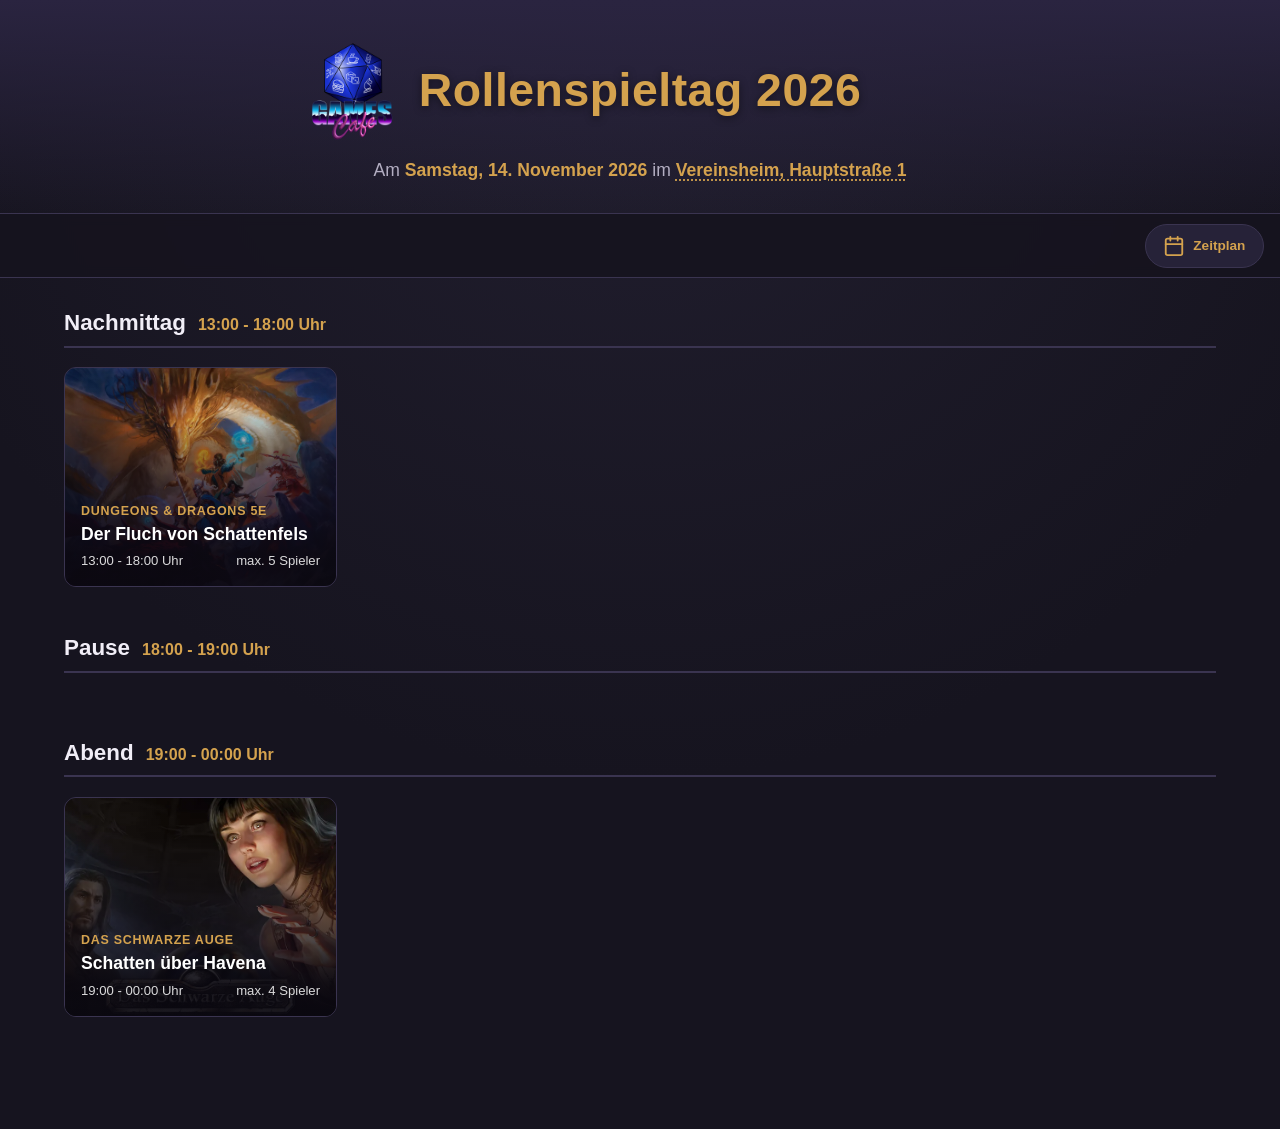
==== commit a28ea5d8: "Experimente-Bereich komplett entfernt (Seiten, Stile, Skript, Footer-Link) Co-Authored-By: Claude So" ====
--- a/index.html
+++ b/index.html
@@ -7,12 +7,12 @@
   <!-- Das "?v=NN" hinter den Dateinamen ist ein Cache-Buster: Nach Änderungen an
        CSS/JS die Zahl in ALLEN HTML-Dateien erhöhen, sonst zeigen Browser (v.a.
        auf dem Handy und bei GitHub Pages) weiter die alte Version. -->
-  <link rel="stylesheet" href="styles/style.css?v=84">
+  <link rel="stylesheet" href="styles/style.css?v=85">
 </head>
 <body>
 
   <!-- Kachelansicht. Aufbau: Ladescreen, Seitenkopf, Navbar, Inhalt (von script.js
-       befüllt), Footer, Info-Pop-up. -->
+       befüllt), Info-Pop-up. -->
 
   <!-- Ladescreen: verdeckt die Seite, bis die Daten geladen sind (blendet initPage() in
        shared.js aus). -->
@@ -50,13 +50,8 @@
     <div id="slots-container"></div>
   </main>
 
-  <footer class="site-footer">
-    <a href="pages/experimente/index.html">Experimente &amp; Testbereich &rarr;</a>
-  </footer>
-
   <!-- Info-Pop-up (wird von openModal() in shared.js befüllt). Dieselbe Markup-Struktur
-       steht auch in pages/timeline.html und den Experiment-Seiten - Änderungen am
-       Aufbau dort mitmachen. -->
+       steht auch in pages/timeline.html - Änderungen am Aufbau dort mitmachen. -->
   <div class="modal-overlay hidden" id="modal-overlay">
     <div class="modal" role="dialog" aria-modal="true" aria-labelledby="modal-system">
       <button class="modal-close" id="modal-close" aria-label="Schließen">&times;</button>
@@ -90,11 +85,11 @@
        data.js (Grunddaten) -> csv-link.js (Sheet-Link) -> sheet-loader.js (lädt das
        Sheet) -> image-resolver.js (Bilder) -> shared.js (Pop-up, Hilfsfunktionen)
        -> script.js (diese Seite). -->
-  <script src="source/data.js?v=84"></script>
+  <script src="source/data.js?v=85"></script>
   <script src="csv-link.js"></script>
-  <script src="source/sheet-loader.js?v=84"></script>
-  <script src="source/image-resolver.js?v=84"></script>
-  <script src="source/shared.js?v=84"></script>
-  <script src="source/script.js?v=84"></script>
+  <script src="source/sheet-loader.js?v=85"></script>
+  <script src="source/image-resolver.js?v=85"></script>
+  <script src="source/shared.js?v=85"></script>
+  <script src="source/script.js?v=85"></script>
 </body>
 </html>
--- a/styles/style.css
+++ b/styles/style.css
@@ -6,15 +6,14 @@
     1. Farben, Schrift, Grundeinstellungen
     2. Navbar (oben, bleibt beim Scrollen stehen)
     3. Ladescreen
-    4. Seitenkopf und Footer
+    4. Seitenkopf
     5. Zeitslots und Angebotskarten
     6. Auslastungsbalken
     7. Info-Pop-up
     8. Hilfsklasse .hidden (muss zuletzt stehen)
 
-  Die Zeitstrahl-Ansicht ergänzt das in timeline.css, die Experimente in
-  experimente.css und styles/experimente/. Farben nur über die Variablen unten
-  ändern - fast alles andere greift darauf zurück.
+  Die Zeitstrahl-Ansicht ergänzt das in timeline.css. Farben nur über die
+  Variablen unten ändern - fast alles andere greift darauf zurück.
 */
 
 /* ---------- 1. Farben, Schrift, Grundeinstellungen ---------- */
@@ -209,7 +208,7 @@
   }
 }
 
-/* ---------- 4. Seitenkopf und Footer ---------- */
+/* ---------- 4. Seitenkopf ---------- */
 
 header.event-header {
   text-align: center;
@@ -284,31 +283,11 @@
   }
 }
 
+/* Inhaltsbereich (Kacheln bzw. Zeitstrahl), mittig mit maximaler Breite */
 main {
   max-width: 1200px;
   margin: 0 auto;
   padding: 2rem 1.5rem 4rem;
-}
-
-.site-footer {
-  max-width: 1200px;
-  margin: 0 auto;
-  padding: 1.25rem 1.5rem 2rem;
-  border-top: 1px solid var(--border);
-  text-align: center;
-  font-size: 0.85rem;
-}
-
-.site-footer a {
-  color: var(--text-dim);
-  text-decoration: none;
-  transition: color 0.15s ease;
-}
-
-.site-footer a:hover,
-.site-footer a:focus-visible {
-  color: var(--accent);
-  outline: none;
 }
 
 /* ---------- 5. Zeitslots und Angebotskarten ---------- */
